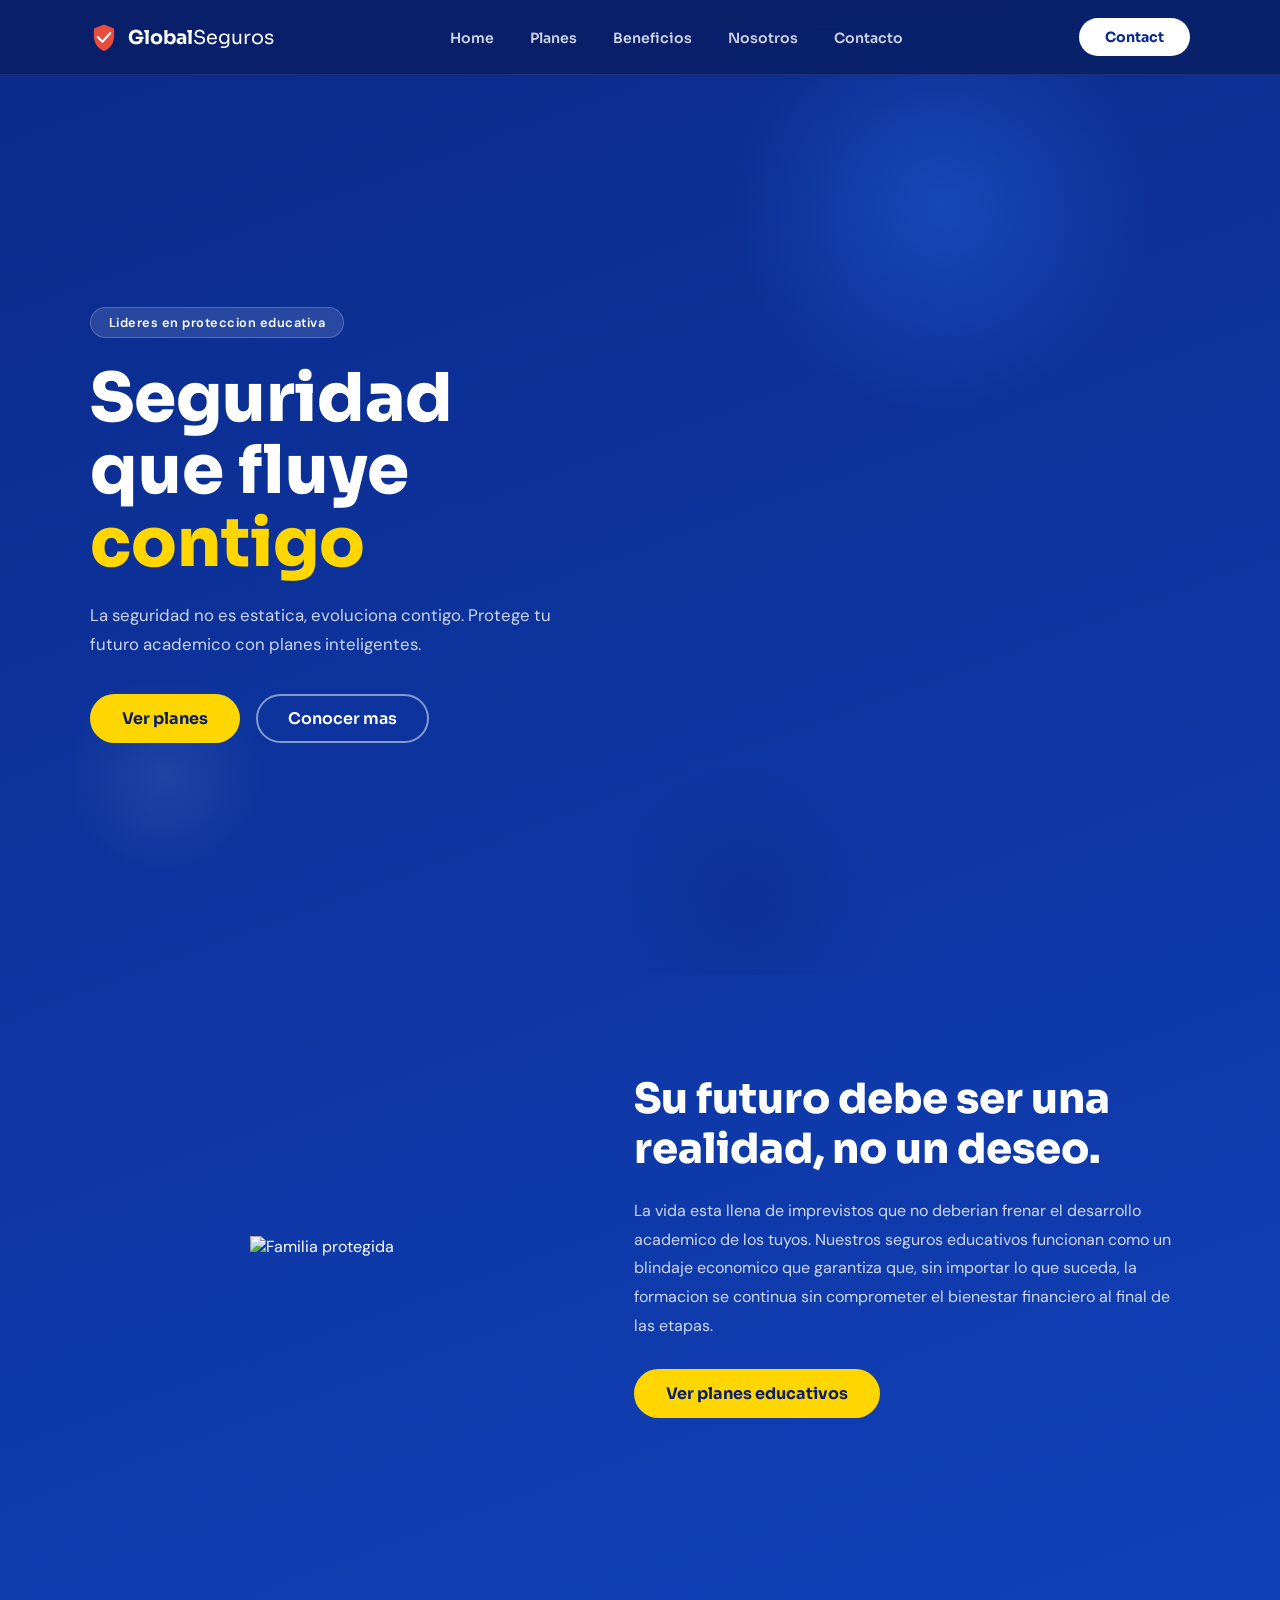
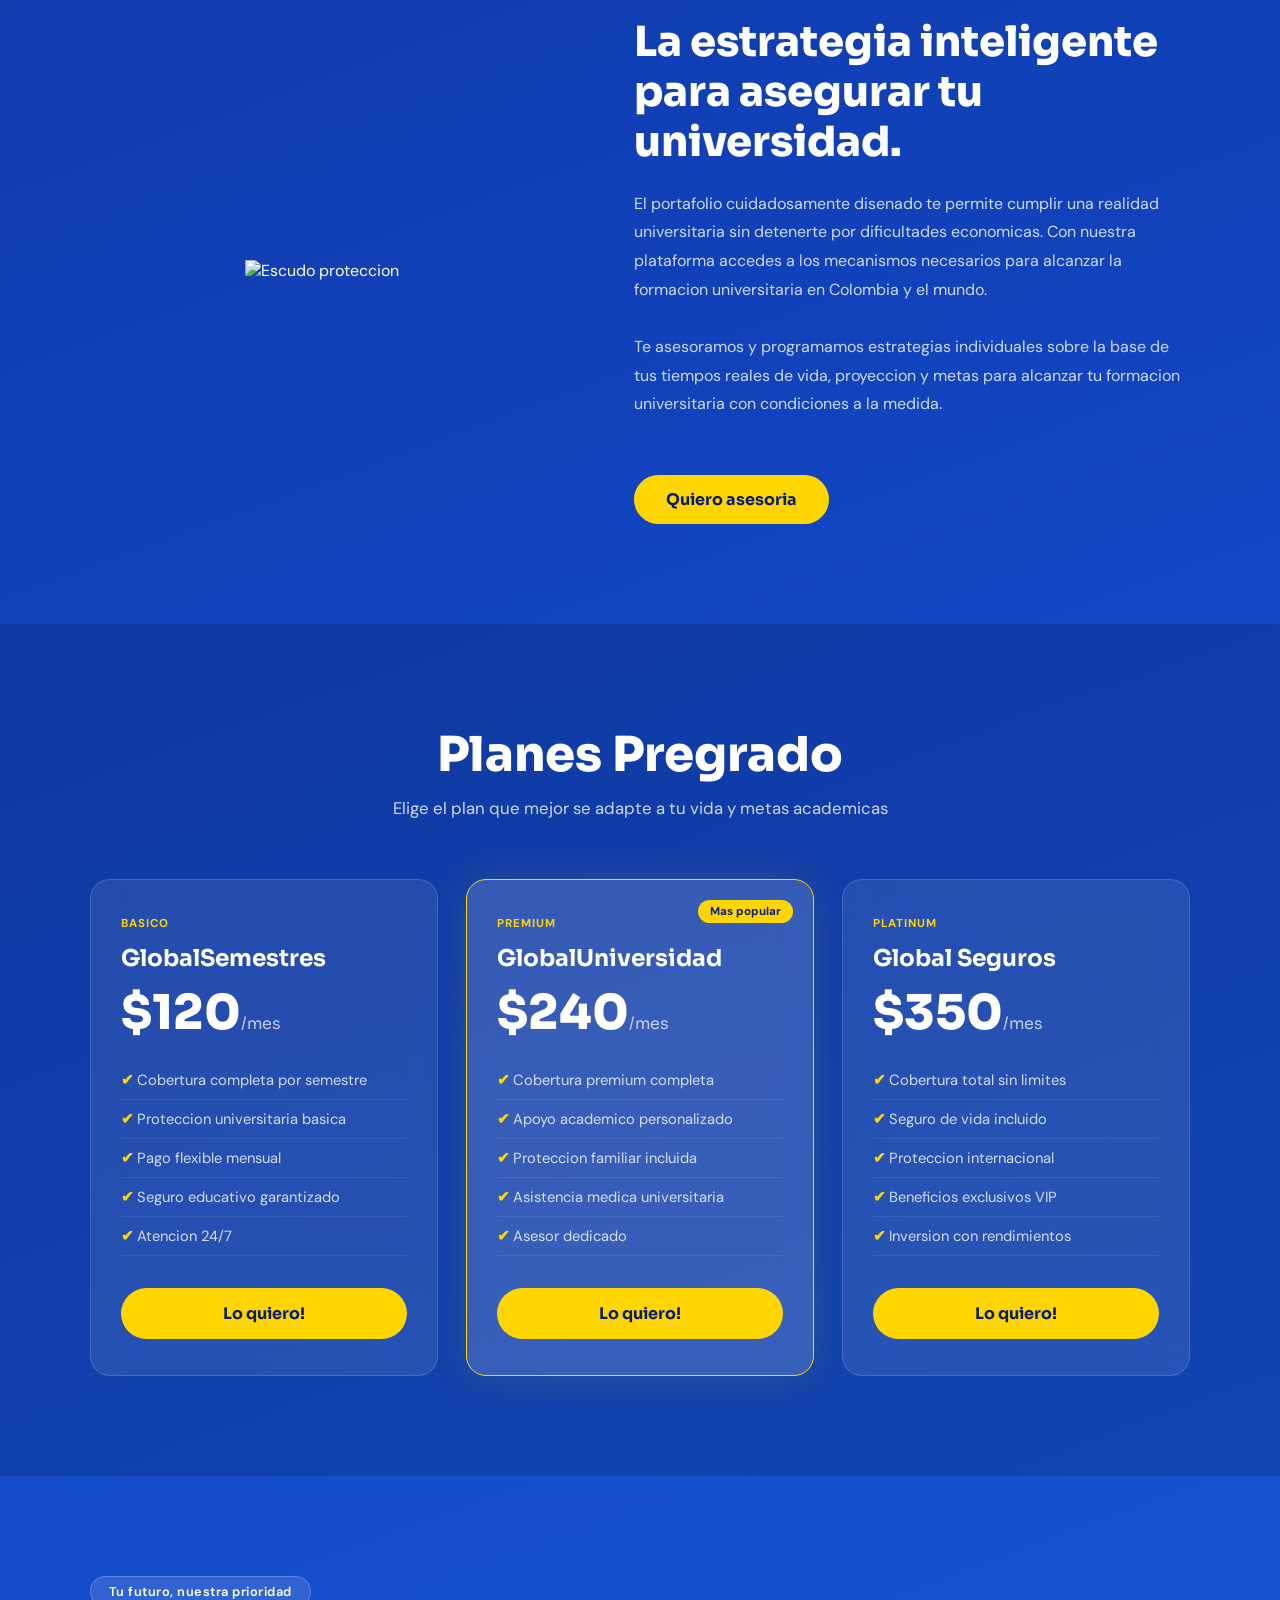
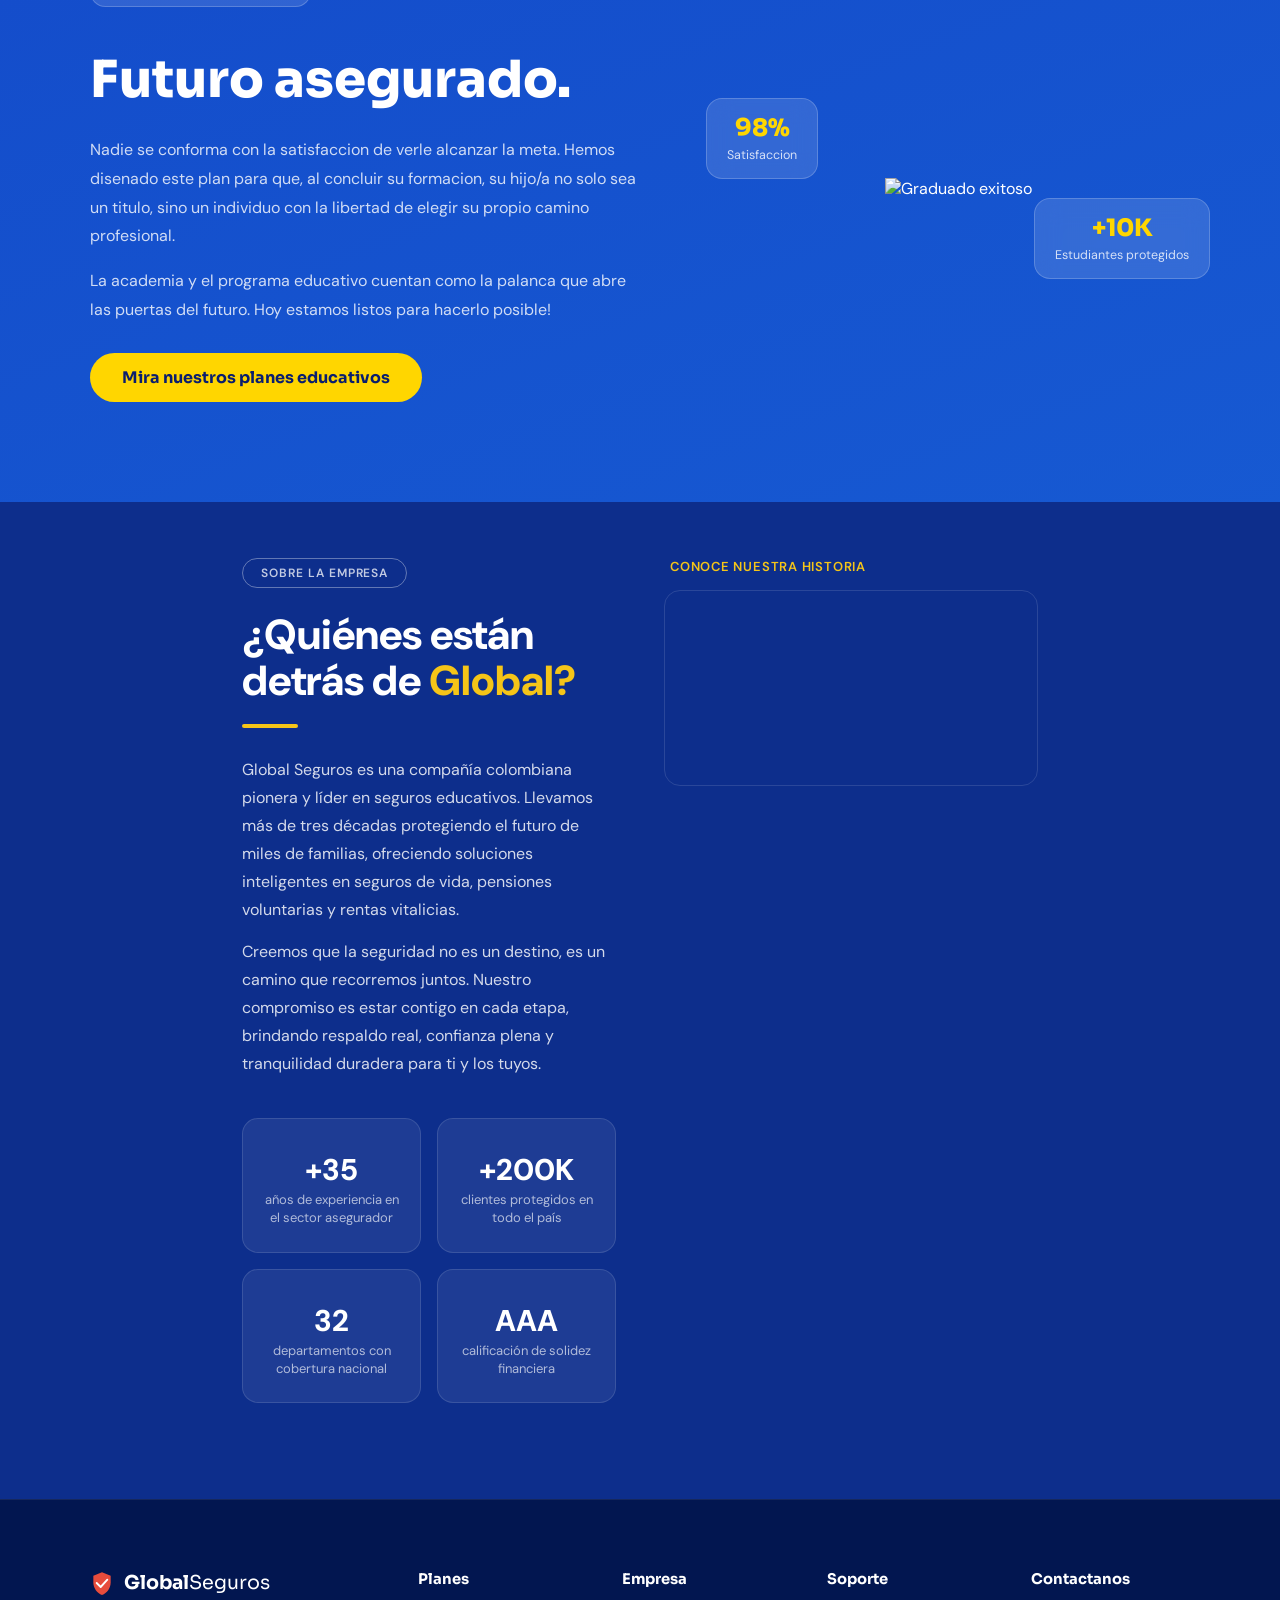
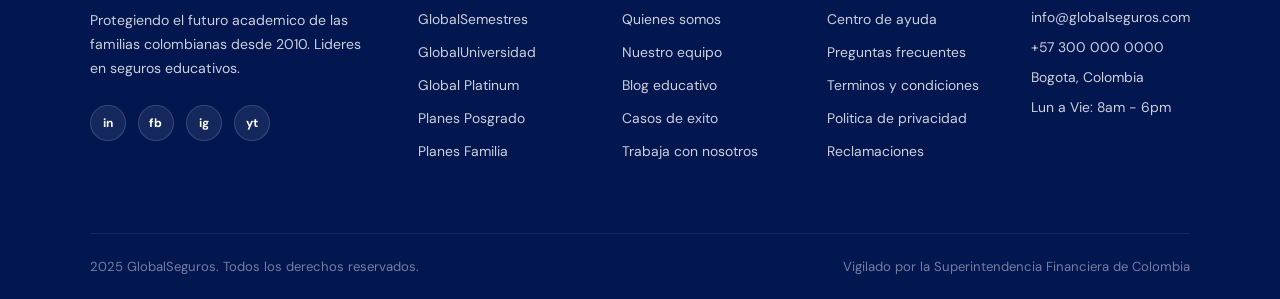
==== index.html @ d9d5a541 "Incorporación sobre nosotros y js" ====
<!DOCTYPE html>
<html lang="es">
<head>
  <title>GlobalSeguros</title>
  <link rel="preconnect" href="https://fonts.googleapis.com">
  <link href="https://fonts.googleapis.com/css2?family=Sora:wght@400;600;700;800&family=DM+Sans:wght@400;500&display=swap" rel="stylesheet">
  <link rel="stylesheet" href="https://cdn.jsdelivr.net/npm/@tabler/icons-webfont@latest/tabler-icons.min.css">
  <link rel="stylesheet" href="styles.css">
</head>
<body>

  <header>
    <div class="logo">
      <svg width="28" height="28" viewBox="0 0 36 36" fill="none">
        <path d="M18 2L5 7v10c0 8.6 5.5 16.6 13 19 7.5-2.4 13-10.4 13-19V7L18 2z" fill="#e74c3c"/>
        <polyline points="10,18 16,24 26,13" stroke="#fff" stroke-width="2.8" stroke-linecap="round" stroke-linejoin="round" fill="none"/>
      </svg>
      <span><strong>Global</strong>Seguros</span>
    </div>
    <nav>
      <ul>
        <li><a href="#">Home</a></li>
        <li><a href="#planes">Planes</a></li>
        <li><a href="#beneficios">Beneficios</a></li>
        <li><a href="#sobre">Nosotros</a></li>
        <li><a href="#footer">Contacto</a></li>
      </ul>
    </nav>
    <a href="#" class="btn-contact">Contact</a>
  </header>

  <section class="hero">
    <div class="hero-orb orb-1"></div>
    <div class="hero-orb orb-2"></div>
    <div class="hero-orb orb-3"></div>
    <div class="hero-text">
      <span class="hero-badge">Lideres en proteccion educativa</span>
      <h1>Seguridad<br>que fluye<br><em>contigo</em></h1>
      <p>La seguridad no es estatica, evoluciona contigo. Protege tu futuro academico con planes inteligentes.</p>
      <div class="hero-btns">
        <a href="#planes" class="btn-primary">Ver planes</a>
        <a href="#beneficios" class="btn-ghost">Conocer mas</a>
      </div>
    </div>
    <div class="hero-visual"></div>
  </section>

  <section class="seccion-info">
    <div class="seccion-info-img">
      <div class="info-bubble">
        <img src="https://cdn-icons-png.flaticon.com/512/1995/1995574.png" alt="Familia protegida">
      </div>
    </div>
    <div class="seccion-info-text">
      <h2>Su futuro debe ser una realidad, no un deseo.</h2>
      <p>La vida esta llena de imprevistos que no deberian frenar el desarrollo academico de los tuyos. Nuestros seguros educativos funcionan como un blindaje economico que garantiza que, sin importar lo que suceda, la formacion se continua sin comprometer el bienestar financiero al final de las etapas.</p>
      <a href="#planes" class="btn-primary">Ver planes educativos</a>
    </div>
  </section>

  <section class="seccion-info reverse">
    <div class="seccion-info-text">
      <h2>La estrategia inteligente para asegurar tu universidad.</h2>
      <p>El portafolio cuidadosamente disenado te permite cumplir una realidad universitaria sin detenerte por dificultades economicas. Con nuestra plataforma accedes a los mecanismos necesarios para alcanzar la formacion universitaria en Colombia y el mundo.</p>
      <p style="margin-top:16px">Te asesoramos y programamos estrategias individuales sobre la base de tus tiempos reales de vida, proyeccion y metas para alcanzar tu formacion universitaria con condiciones a la medida.</p>
      <a href="#planes" class="btn-primary" style="margin-top:28px;display:inline-block">Quiero asesoria</a>
    </div>
    <div class="seccion-info-img">
      <div class="info-bubble">
        <img src="https://cdn-icons-png.flaticon.com/512/6598/6598519.png" alt="Escudo proteccion">
      </div>
    </div>
  </section>

  <section class="planes" id="planes">
    <div class="planes-header">
      <h2>Planes Pregrado</h2>
      <p>Elige el plan que mejor se adapte a tu vida y metas academicas</p>
    </div>
    <div class="cards">
      <div class="card">
        <div class="card-icon">Basico</div>
        <h3>GlobalSemestres</h3>
        <div class="price">$120<span>/mes</span></div>
        <ul>
          <li>Cobertura completa por semestre</li>
          <li>Proteccion universitaria basica</li>
          <li>Pago flexible mensual</li>
          <li>Seguro educativo garantizado</li>
          <li>Atencion 24/7</li>
        </ul>
        <button onclick="seleccionarPlan('GlobalSemestres')">Lo quiero!</button>
      </div>
      <div class="card card-featured">
        <div class="card-badge-popular">Mas popular</div>
        <div class="card-icon">Premium</div>
        <h3>GlobalUniversidad</h3>
        <div class="price">$240<span>/mes</span></div>
        <ul>
          <li>Cobertura premium completa</li>
          <li>Apoyo academico personalizado</li>
          <li>Proteccion familiar incluida</li>
          <li>Asistencia medica universitaria</li>
          <li>Asesor dedicado</li>
        </ul>
        <button onclick="seleccionarPlan('GlobalUniversidad')">Lo quiero!</button>
      </div>
      <div class="card">
        <div class="card-icon">Platinum</div>
        <h3>Global Seguros</h3>
        <div class="price">$350<span>/mes</span></div>
        <ul>
          <li>Cobertura total sin limites</li>
          <li>Seguro de vida incluido</li>
          <li>Proteccion internacional</li>
          <li>Beneficios exclusivos VIP</li>
          <li>Inversion con rendimientos</li>
        </ul>
        <button onclick="seleccionarPlan('Global Platinum')">Lo quiero!</button>
      </div>
    </div>
  </section>

  <section class="beneficios" id="beneficios">
    <div class="beneficios-text">
      <span class="hero-badge">Tu futuro, nuestra prioridad</span>
      <h2>Futuro asegurado.</h2>
      <p>Nadie se conforma con la satisfaccion de verle alcanzar la meta. Hemos disenado este plan para que, al concluir su formacion, su hijo/a no solo sea un titulo, sino un individuo con la libertad de elegir su propio camino profesional.</p>
      <p style="margin-top:16px">La academia y el programa educativo cuentan como la palanca que abre las puertas del futuro. Hoy estamos listos para hacerlo posible!</p>
      <a href="#planes" class="btn-primary" style="margin-top:28px;display:inline-block">Mira nuestros planes educativos</a>
    </div>
    <div class="beneficios-visual">
      <div class="info-bubble">
        <img src="https://cdn-icons-png.flaticon.com/512/3135/3135823.png" alt="Graduado exitoso">
      </div>
      <div class="stat-card stat-1"><strong>+10K</strong><span>Estudiantes protegidos</span></div>
      <div class="stat-card stat-2"><strong>98%</strong><span>Satisfaccion</span></div>
    </div>
  </section>

  <section class="gs-section" id="sobre" aria-label="Sobre la empresa GlobalSeguros">
    <div class="gs-inner">
      <div class="gs-layout">

        <div>
          <div class="gs-badge">Sobre la empresa</div>
          <h2 class="gs-h2">¿Quiénes están<br>detrás de <span>Global?</span></h2>
          <div class="gs-divider"></div>
          <p class="gs-text">
            Global Seguros es una compañía colombiana pionera y líder en seguros educativos.
            Llevamos más de tres décadas protegiendo el futuro de miles de familias, ofreciendo
            soluciones inteligentes en seguros de vida, pensiones voluntarias y rentas vitalicias.
          </p>
          <p class="gs-text">
            Creemos que la seguridad no es un destino, es un camino que recorremos juntos.
            Nuestro compromiso es estar contigo en cada etapa, brindando respaldo real,
            confianza plena y tranquilidad duradera para ti y los tuyos.
          </p>
          <div class="gs-cards">
            <div class="gs-card">
              <div class="gs-card-icon"><i class="ti ti-calendar-check"></i></div>
              <div class="gs-card-num">+35</div>
              <div class="gs-card-desc">años de experiencia en el sector asegurador</div>
            </div>
            <div class="gs-card">
              <div class="gs-card-icon"><i class="ti ti-users"></i></div>
              <div class="gs-card-num">+200K</div>
              <div class="gs-card-desc">clientes protegidos en todo el país</div>
            </div>
            <div class="gs-card">
              <div class="gs-card-icon"><i class="ti ti-map-pin"></i></div>
              <div class="gs-card-num">32</div>
              <div class="gs-card-desc">departamentos con cobertura nacional</div>
            </div>
            <div class="gs-card">
              <div class="gs-card-icon"><i class="ti ti-shield-check"></i></div>
              <div class="gs-card-num">AAA</div>
              <div class="gs-card-desc">calificación de solidez financiera</div>
            </div>
          </div>
        </div>

        <div>
          <div class="gs-video-label">
            <i class="ti ti-player-play" style="vertical-align:-1px; margin-right:6px;"></i>
            Conoce nuestra historia
          </div>
          <div class="gs-video-wrap">
            <iframe
              src="https://streamable.com/ffamas"
              title="Video institucional Global Seguros"
              allow="accelerometer; autoplay; clipboard-write; encrypted-media; gyroscope; picture-in-picture"
              allowfullscreen>
            </iframe>
          </div>
          <p class="gs-video-note">
          </p>
        </div>

      </div>
    </div>
  </section>

  <footer id="footer">
    <div class="footer-top">
      <div class="footer-brand">
        <div class="logo" style="margin-bottom:14px">
          <svg width="24" height="24" viewBox="0 0 36 36" fill="none">
            <path d="M18 2L5 7v10c0 8.6 5.5 16.6 13 19 7.5-2.4 13-10.4 13-19V7L18 2z" fill="#e74c3c"/>
            <polyline points="10,18 16,24 26,13" stroke="#fff" stroke-width="2.8" stroke-linecap="round" stroke-linejoin="round" fill="none"/>
          </svg>
          <span><strong>Global</strong>Seguros</span>
        </div>
        <p>Protegiendo el futuro academico de las familias colombianas desde 2010. Lideres en seguros educativos.</p>
        <div class="footer-social">
          <a href="#">in</a>
          <a href="#">fb</a>
          <a href="#">ig</a>
          <a href="#">yt</a>
        </div>
      </div>
      <div class="footer-col">
        <h4>Planes</h4>
        <ul>
          <li><a href="#">GlobalSemestres</a></li>
          <li><a href="#">GlobalUniversidad</a></li>
          <li><a href="#">Global Platinum</a></li>
          <li><a href="#">Planes Posgrado</a></li>
          <li><a href="#">Planes Familia</a></li>
        </ul>
      </div>
      <div class="footer-col">
        <h4>Empresa</h4>
        <ul>
          <li><a href="#">Quienes somos</a></li>
          <li><a href="#">Nuestro equipo</a></li>
          <li><a href="#">Blog educativo</a></li>
          <li><a href="#">Casos de exito</a></li>
          <li><a href="#">Trabaja con nosotros</a></li>
        </ul>
      </div>
      <div class="footer-col">
        <h4>Soporte</h4>
        <ul>
          <li><a href="#">Centro de ayuda</a></li>
          <li><a href="#">Preguntas frecuentes</a></li>
          <li><a href="#">Terminos y condiciones</a></li>
          <li><a href="#">Politica de privacidad</a></li>
          <li><a href="#">Reclamaciones</a></li>
        </ul>
      </div>
      <div class="footer-col">
        <h4>Contactanos</h4>
        <ul class="footer-contact-list">
          <li>info@globalseguros.com</li>
          <li>+57 300 000 0000</li>
          <li>Bogota, Colombia</li>
          <li>Lun a Vie: 8am - 6pm</li>
        </ul>
      </div>
    </div>
    <div class="footer-bottom">
      <p>2025 GlobalSeguros. Todos los derechos reservados.</p>
      <p>Vigilado por la Superintendencia Financiera de Colombia</p>
    </div>
  </footer>

  <div class="modal-overlay" id="modal">
    <div class="modal-box">
      <h3 id="modal-titulo">Excelente eleccion!</h3>
      <p id="modal-texto">Un asesor te contactara pronto para el plan seleccionado.</p>
      <button onclick="cerrarModal()">Cerrar</button>
    </div>
  </div>

  <script src="script.js"></script>
</body>
</html>
---- styles.css ----
*, *::before, *::after {
  margin: 0;
  padding: 0;
  box-sizing: border-box;
}

@import url('https://fonts.googleapis.com/css2?family=Sora:wght@400;600;700;800&family=DM+Sans:wght@400;500&display=swap');

:root {
  --azul-oscuro:   #0a2a8a;
  --azul-medio:    #1348c8;
  --azul-claro:    #2e74f5;
  --blanco:        #ffffff;
  --amarillo:      #ffd600;
  --gris-texto:    rgba(255,255,255,0.8);
  --radio:         20px;
}

body {
  font-family: 'DM Sans', sans-serif;
  background: linear-gradient(160deg, #0a2a8a 0%, #1348c8 50%, #1a6adc 100%);
  color: var(--blanco);
  overflow-x: hidden;
}

header {
  width: 100%;
  padding: 18px 7%;
  display: flex;
  justify-content: space-between;
  align-items: center;
  background: rgba(10,30,100,0.85);
  backdrop-filter: blur(14px);
  position: sticky;
  top: 0;
  z-index: 1000;
  border-bottom: 1px solid rgba(255,255,255,0.08);
}

.logo {
  display: flex;
  align-items: center;
  gap: 10px;
  font-family: 'Sora', sans-serif;
  font-size: 1.2rem;
  color: var(--blanco);
  text-decoration: none;
}

nav ul {
  display: flex;
  gap: 36px;
  list-style: none;
}

nav a {
  color: var(--gris-texto);
  text-decoration: none;
  font-family: 'Sora', sans-serif;
  font-weight: 600;
  font-size: 0.88rem;
  transition: color 0.2s;
}

nav a:hover { color: var(--blanco); }

.btn-contact {
  background: var(--blanco);
  color: var(--azul-oscuro);
  padding: 10px 26px;
  border-radius: 50px;
  font-family: 'Sora', sans-serif;
  font-weight: 700;
  font-size: 0.88rem;
  text-decoration: none;
  transition: background 0.2s;
}

.btn-contact:hover { background: #dde8ff; }

.btn-primary {
  background: var(--amarillo);
  color: #0a1e6e;
  padding: 14px 32px;
  border-radius: 50px;
  font-family: 'Sora', sans-serif;
  font-weight: 700;
  font-size: 1rem;
  text-decoration: none;
  display: inline-block;
  transition: transform 0.2s, box-shadow 0.2s;
}

.btn-primary:hover {
  transform: translateY(-2px);
  box-shadow: 0 8px 24px rgba(255,214,0,0.35);
}

.btn-ghost {
  border: 2px solid rgba(255,255,255,0.5);
  color: var(--blanco);
  padding: 12px 30px;
  border-radius: 50px;
  font-family: 'Sora', sans-serif;
  font-weight: 600;
  font-size: 1rem;
  text-decoration: none;
  transition: border-color 0.2s, background 0.2s;
}

.btn-ghost:hover {
  border-color: var(--blanco);
  background: rgba(255,255,255,0.08);
}

.hero {
  min-height: 100vh;
  display: flex;
  align-items: center;
  justify-content: space-between;
  padding: 80px 7%;
  position: relative;
  overflow: hidden;
  gap: 40px;
}

.hero-orb {
  position: absolute;
  border-radius: 50%;
  pointer-events: none;
}

.orb-1 {
  width: 420px; height: 420px;
  background: radial-gradient(circle, rgba(46,116,245,0.35), transparent 70%);
  top: -80px; right: 10%;
}

.orb-2 {
  width: 200px; height: 200px;
  background: radial-gradient(circle, rgba(255,255,255,0.08), transparent 70%);
  bottom: 100px; left: 5%;
}

.orb-3 {
  width: 300px; height: 300px;
  background: radial-gradient(circle, rgba(10,42,138,0.5), transparent 70%);
  bottom: -80px; right: 30%;
}

.hero-text {
  flex: 1;
  max-width: 480px;
  z-index: 2;
}

.hero-badge {
  display: inline-block;
  background: rgba(255,255,255,0.12);
  border: 1px solid rgba(255,255,255,0.2);
  padding: 6px 18px;
  border-radius: 50px;
  font-size: 0.8rem;
  font-weight: 600;
  margin-bottom: 24px;
  letter-spacing: 0.5px;
}

.hero-text h1 {
  font-family: 'Sora', sans-serif;
  font-size: clamp(2.8rem, 6vw, 4.2rem);
  font-weight: 800;
  line-height: 1.08;
  margin-bottom: 22px;
}

.hero-text h1 em {
  font-style: normal;
  color: var(--amarillo);
}

.hero-text p {
  font-size: 1.05rem;
  line-height: 1.7;
  color: var(--gris-texto);
  margin-bottom: 36px;
}

.hero-btns {
  display: flex;
  gap: 16px;
  flex-wrap: wrap;
}

.hero-visual {
  flex: 1;
  max-width: 500px;
  position: relative;
  display: flex;
  justify-content: center;
  align-items: center;
  z-index: 2;
}

@keyframes float {
  0%, 100% { transform: translateY(0); }
  50%       { transform: translateY(-16px); }
}

@keyframes fadeUp {
  from { opacity: 0; transform: translateY(30px); }
  to   { opacity: 1; transform: translateY(0); }
}

.seccion-info {
  padding: 100px 7%;
  display: flex;
  align-items: center;
  gap: 80px;
  flex-wrap: wrap;
}

.seccion-info.reverse { flex-direction: row-reverse; }

.seccion-info-img {
  flex: 1;
  min-width: 260px;
  display: flex;
  justify-content: center;
}

.seccion-info-text {
  flex: 1.2;
  min-width: 280px;
}

.seccion-info-text h2 {
  font-family: 'Sora', sans-serif;
  font-size: clamp(1.8rem, 3.5vw, 2.6rem);
  font-weight: 800;
  line-height: 1.2;
  margin-bottom: 22px;
}

.seccion-info-text p {
  font-size: 1rem;
  line-height: 1.8;
  color: var(--gris-texto);
  margin-bottom: 28px;
}

.planes {
  padding: 100px 7%;
  background: rgba(0,0,0,0.15);
}

.planes-header {
  text-align: center;
  margin-bottom: 60px;
}

.planes-header h2 {
  font-family: 'Sora', sans-serif;
  font-size: clamp(2rem, 4vw, 3rem);
  font-weight: 800;
  margin-bottom: 12px;
}

.planes-header p {
  color: var(--gris-texto);
  font-size: 1.05rem;
}

.cards {
  display: grid;
  grid-template-columns: repeat(auto-fit, minmax(280px, 1fr));
  gap: 28px;
}

.card {
  background: rgba(255,255,255,0.09);
  border: 1px solid rgba(255,255,255,0.15);
  border-radius: var(--radio);
  padding: 36px 30px;
  backdrop-filter: blur(14px);
  transition: transform 0.35s, box-shadow 0.35s;
  position: relative;
  overflow: hidden;
}

.card:hover {
  transform: translateY(-10px);
  box-shadow: 0 24px 60px rgba(0,0,0,0.25);
}

.card-featured {
  background: rgba(255,255,255,0.16);
  border-color: var(--amarillo);
  box-shadow: 0 0 40px rgba(255,214,0,0.12);
}

.card-badge-popular {
  position: absolute;
  top: 20px; right: 20px;
  background: var(--amarillo);
  color: #0a1e6e;
  font-size: 0.72rem;
  font-weight: 700;
  padding: 4px 12px;
  border-radius: 50px;
}

.card-icon {
  font-size: 0.72rem;
  font-weight: 700;
  letter-spacing: 1px;
  text-transform: uppercase;
  color: var(--amarillo);
  margin-bottom: 12px;
}

.card h3 {
  font-family: 'Sora', sans-serif;
  font-size: 1.45rem;
  font-weight: 700;
  margin-bottom: 16px;
}

.price {
  font-family: 'Sora', sans-serif;
  font-size: 3rem;
  font-weight: 800;
  margin-bottom: 24px;
  line-height: 1;
}

.price span {
  font-size: 1rem;
  font-weight: 400;
  opacity: 0.7;
}

.card ul {
  list-style: none;
  margin-bottom: 32px;
}

.card ul li {
  padding: 9px 0;
  font-size: 0.92rem;
  border-bottom: 1px solid rgba(255,255,255,0.08);
  color: var(--gris-texto);
}

.card ul li::before {
  content: "✔ ";
  color: var(--amarillo);
  font-weight: 700;
}

.card button {
  width: 100%;
  padding: 15px;
  border: none;
  border-radius: 50px;
  background: var(--amarillo);
  color: #0a1e6e;
  font-family: 'Sora', sans-serif;
  font-weight: 700;
  font-size: 1rem;
  cursor: pointer;
  transition: transform 0.2s, box-shadow 0.2s;
}

.card button:hover {
  transform: translateY(-2px);
  box-shadow: 0 8px 24px rgba(255,214,0,0.3);
}

.beneficios {
  padding: 100px 7%;
  display: flex;
  align-items: center;
  gap: 80px;
  flex-wrap: wrap;
}

.beneficios-text {
  flex: 1.2;
  min-width: 280px;
}

.beneficios-text h2 {
  font-family: 'Sora', sans-serif;
  font-size: clamp(2.2rem, 4vw, 3.2rem);
  font-weight: 800;
  margin-bottom: 24px;
  margin-top: 16px;
}

.beneficios-text p {
  font-size: 1rem;
  line-height: 1.8;
  color: var(--gris-texto);
}

.beneficios-visual {
  flex: 1;
  min-width: 260px;
  position: relative;
  display: flex;
  justify-content: center;
  align-items: center;
}

.stat-card {
  position: absolute;
  background: rgba(255,255,255,0.13);
  backdrop-filter: blur(12px);
  border: 1px solid rgba(255,255,255,0.2);
  border-radius: 16px;
  padding: 14px 20px;
  text-align: center;
}

.stat-card strong {
  display: block;
  font-family: 'Sora', sans-serif;
  font-size: 1.5rem;
  font-weight: 800;
  color: var(--amarillo);
}

.stat-card span {
  font-size: 0.78rem;
  color: var(--gris-texto);
}

.stat-1 { top: 20px;    right: -20px; }
.stat-2 { bottom: 20px; left: -20px;  }

.gs-section {
  background: #0D2E8C;
  padding: 0;
  width: 100%;
  box-sizing: border-box;
  overflow: hidden;
}

.gs-inner {
  max-width: 860px;
  margin: 0 auto;
  padding: 56px 32px;
}

.gs-badge {
  display: inline-block;
  border: 1.5px solid rgba(255,255,255,0.35);
  border-radius: 50px;
  padding: 6px 18px;
  font-size: 12px;
  font-weight: 600;
  letter-spacing: 0.08em;
  color: rgba(255,255,255,0.75);
  margin-bottom: 24px;
  text-transform: uppercase;
}

.gs-h2 {
  font-size: 42px;
  font-weight: 800;
  line-height: 1.1;
  margin: 0 0 8px;
}

.gs-h2 span { color: #F5C518; }

.gs-divider {
  width: 56px;
  height: 4px;
  background: #F5C518;
  border-radius: 4px;
  margin: 20px 0 28px;
}

.gs-text {
  font-size: 16px;
  line-height: 1.75;
  color: rgba(255,255,255,0.82);
  margin: 0 0 14px;
  max-width: 680px;
}

.gs-cards {
  display: grid;
  grid-template-columns: repeat(auto-fit, minmax(170px, 1fr));
  gap: 16px;
  margin: 40px 0;
}

.gs-card {
  background: rgba(255,255,255,0.07);
  border: 1px solid rgba(255,255,255,0.12);
  border-radius: 16px;
  padding: 24px 20px;
  text-align: center;
  transition: background 0.2s;
}

.gs-card:hover { background: rgba(255,255,255,0.12); }

.gs-card-icon {
  font-size: 28px;
  margin-bottom: 12px;
  color: #F5C518;
}

.gs-card-num {
  font-size: 30px;
  font-weight: 800;
  line-height: 1;
  margin-bottom: 6px;
}

.gs-card-desc {
  font-size: 13px;
  color: rgba(255,255,255,0.65);
  line-height: 1.4;
}

.gs-video-label {
  font-size: 13px;
  font-weight: 600;
  letter-spacing: 0.06em;
  color: #F5C518;
  text-transform: uppercase;
  margin-bottom: 14px;
}

.gs-video-wrap {
  position: relative;
  width: 100%;
  padding-bottom: 52%;
  border-radius: 16px;
  overflow: hidden;
  border: 1.5px solid rgba(255,255,255,0.12);
}

.gs-video-wrap iframe {
  position: absolute;
  top: 0; left: 0;
  width: 100%; height: 100%;
  border: none;
}

.gs-video-note {
  font-size: 13px;
  color: rgba(255,255,255,0.45);
  margin-top: 12px;
  line-height: 1.5;
}

.gs-layout {
  display: grid;
  grid-template-columns: 1fr 1fr;
  gap: 48px;
  align-items: start;
}

footer {
  background: #021650;
  padding: 70px 7% 0;
  border-top: 1px solid rgba(255,255,255,0.08);
}

.footer-top {
  display: grid;
  grid-template-columns: 1.8fr 1fr 1fr 1fr 1fr;
  gap: 50px;
  padding-bottom: 60px;
  border-bottom: 1px solid rgba(255,255,255,0.08);
}

.footer-brand p {
  font-size: 0.88rem;
  line-height: 1.7;
  color: var(--gris-texto);
  margin-bottom: 24px;
}

.footer-social {
  display: flex;
  gap: 12px;
}

.footer-social a {
  width: 36px; height: 36px;
  display: flex;
  align-items: center;
  justify-content: center;
  background: rgba(255,255,255,0.08);
  border: 1px solid rgba(255,255,255,0.15);
  border-radius: 50%;
  color: var(--blanco);
  font-size: 0.75rem;
  font-weight: 700;
  text-decoration: none;
  transition: background 0.2s;
}

.footer-social a:hover { background: rgba(255,255,255,0.18); }

.footer-col h4 {
  font-family: 'Sora', sans-serif;
  font-size: 0.92rem;
  font-weight: 700;
  margin-bottom: 20px;
}

.footer-col ul { list-style: none; }

.footer-col ul li { margin-bottom: 12px; }

.footer-col ul li a {
  color: var(--gris-texto);
  text-decoration: none;
  font-size: 0.87rem;
  transition: color 0.2s;
}

.footer-col ul li a:hover { color: var(--blanco); }

.footer-contact-list li {
  color: var(--gris-texto);
  font-size: 0.87rem;
}

.footer-bottom {
  padding: 24px 0;
  display: flex;
  justify-content: space-between;
  flex-wrap: wrap;
  gap: 10px;
}

.footer-bottom p {
  font-size: 0.82rem;
  color: rgba(255,255,255,0.45);
}

.modal-overlay {
  display: none;
  position: fixed;
  inset: 0;
  background: rgba(0,0,0,0.6);
  z-index: 9999;
  align-items: center;
  justify-content: center;
}

.modal-overlay.active { display: flex; }

.modal-box {
  background: #0a2a8a;
  border: 1px solid rgba(255,255,255,0.15);
  border-radius: 20px;
  padding: 40px;
  text-align: center;
  max-width: 400px;
  width: 90%;
}

.modal-box h3 {
  font-family: 'Sora', sans-serif;
  font-size: 1.5rem;
  font-weight: 800;
  margin-bottom: 12px;
}

.modal-box p {
  color: var(--gris-texto);
  margin-bottom: 28px;
  line-height: 1.6;
}

.modal-box button {
  background: var(--amarillo);
  color: #0a1e6e;
  border: none;
  padding: 12px 32px;
  border-radius: 50px;
  font-family: 'Sora', sans-serif;
  font-weight: 700;
  cursor: pointer;
  transition: transform 0.2s;
}

.modal-box button:hover { transform: translateY(-2px); }

@media (max-width: 768px) {
  .footer-top { grid-template-columns: 1fr 1fr; }
  .hero { flex-direction: column; padding: 60px 5%; text-align: center; }
  .hero-btns { justify-content: center; }
}

@media (max-width: 600px) {
  .gs-layout { grid-template-columns: 1fr; gap: 32px; }
  .gs-h2 { font-size: 30px; }
  nav ul { gap: 16px; }
  .footer-top { grid-template-columns: 1fr; }
}
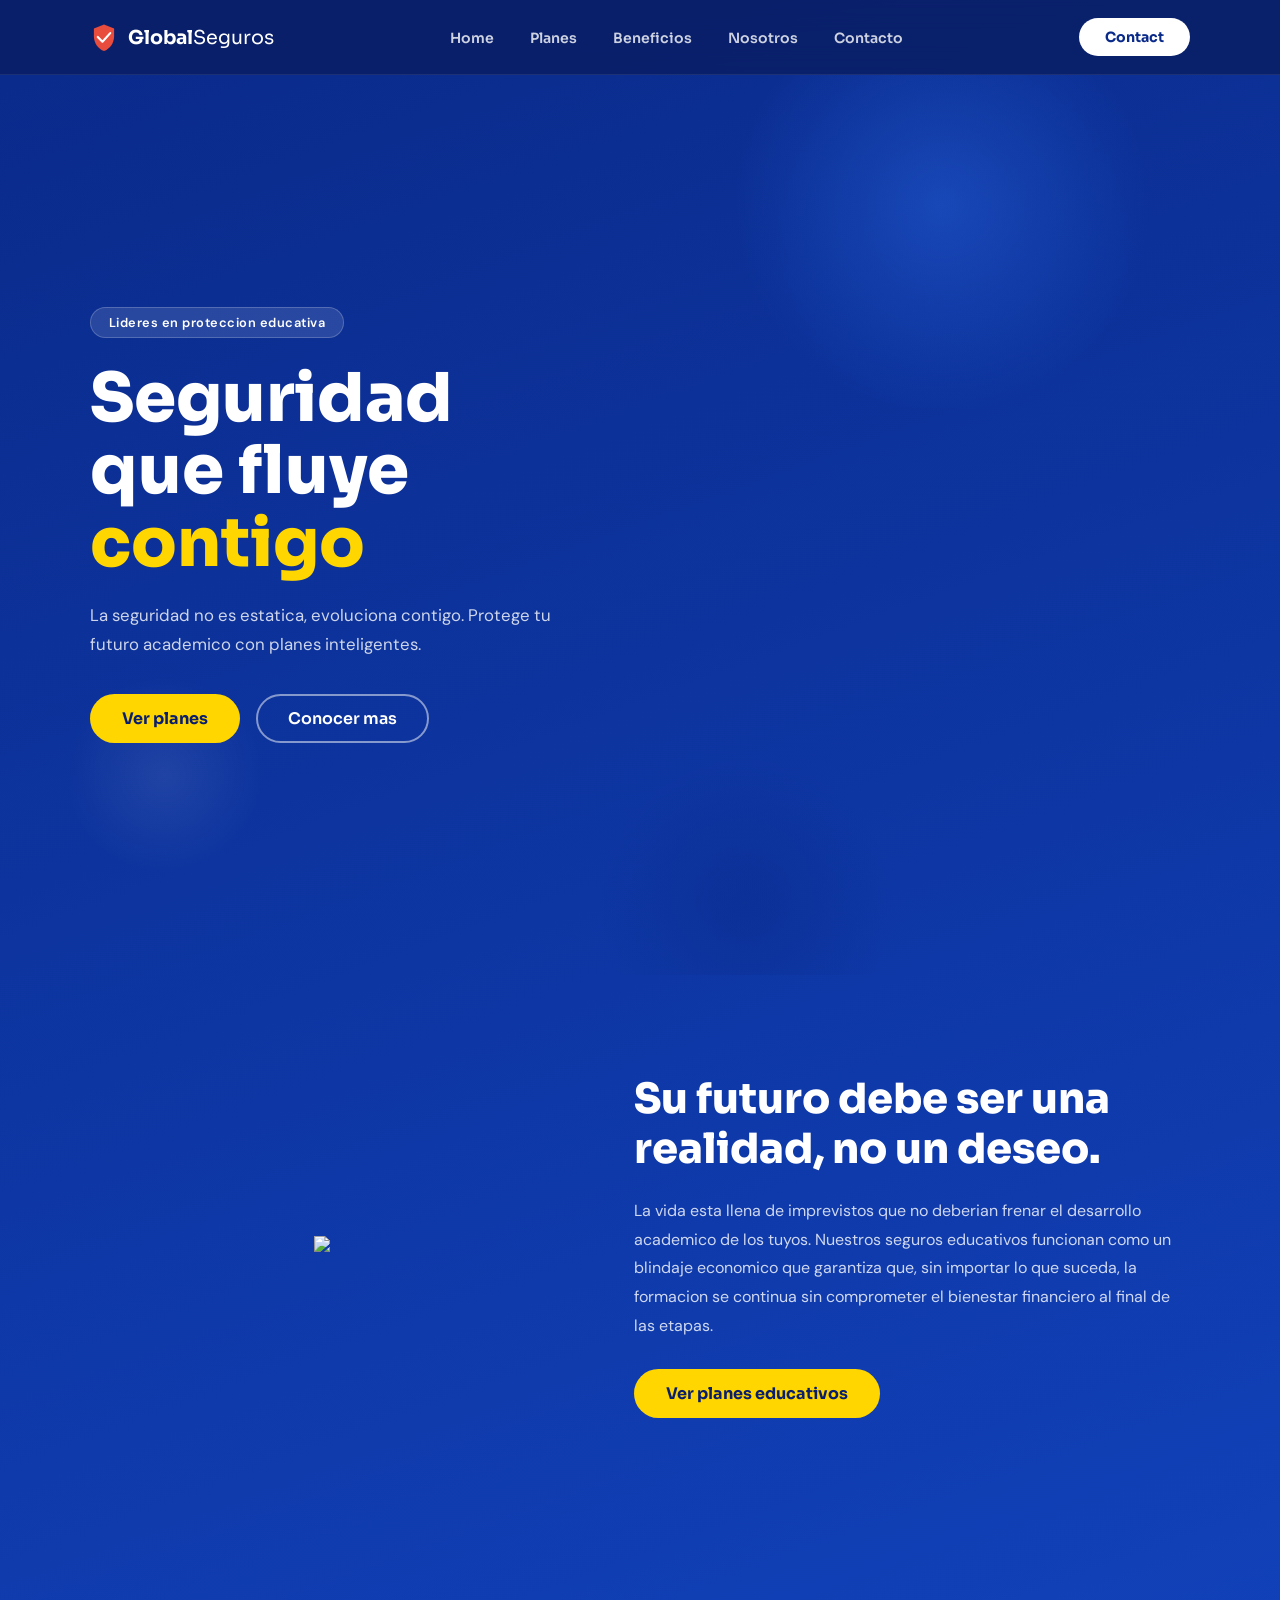
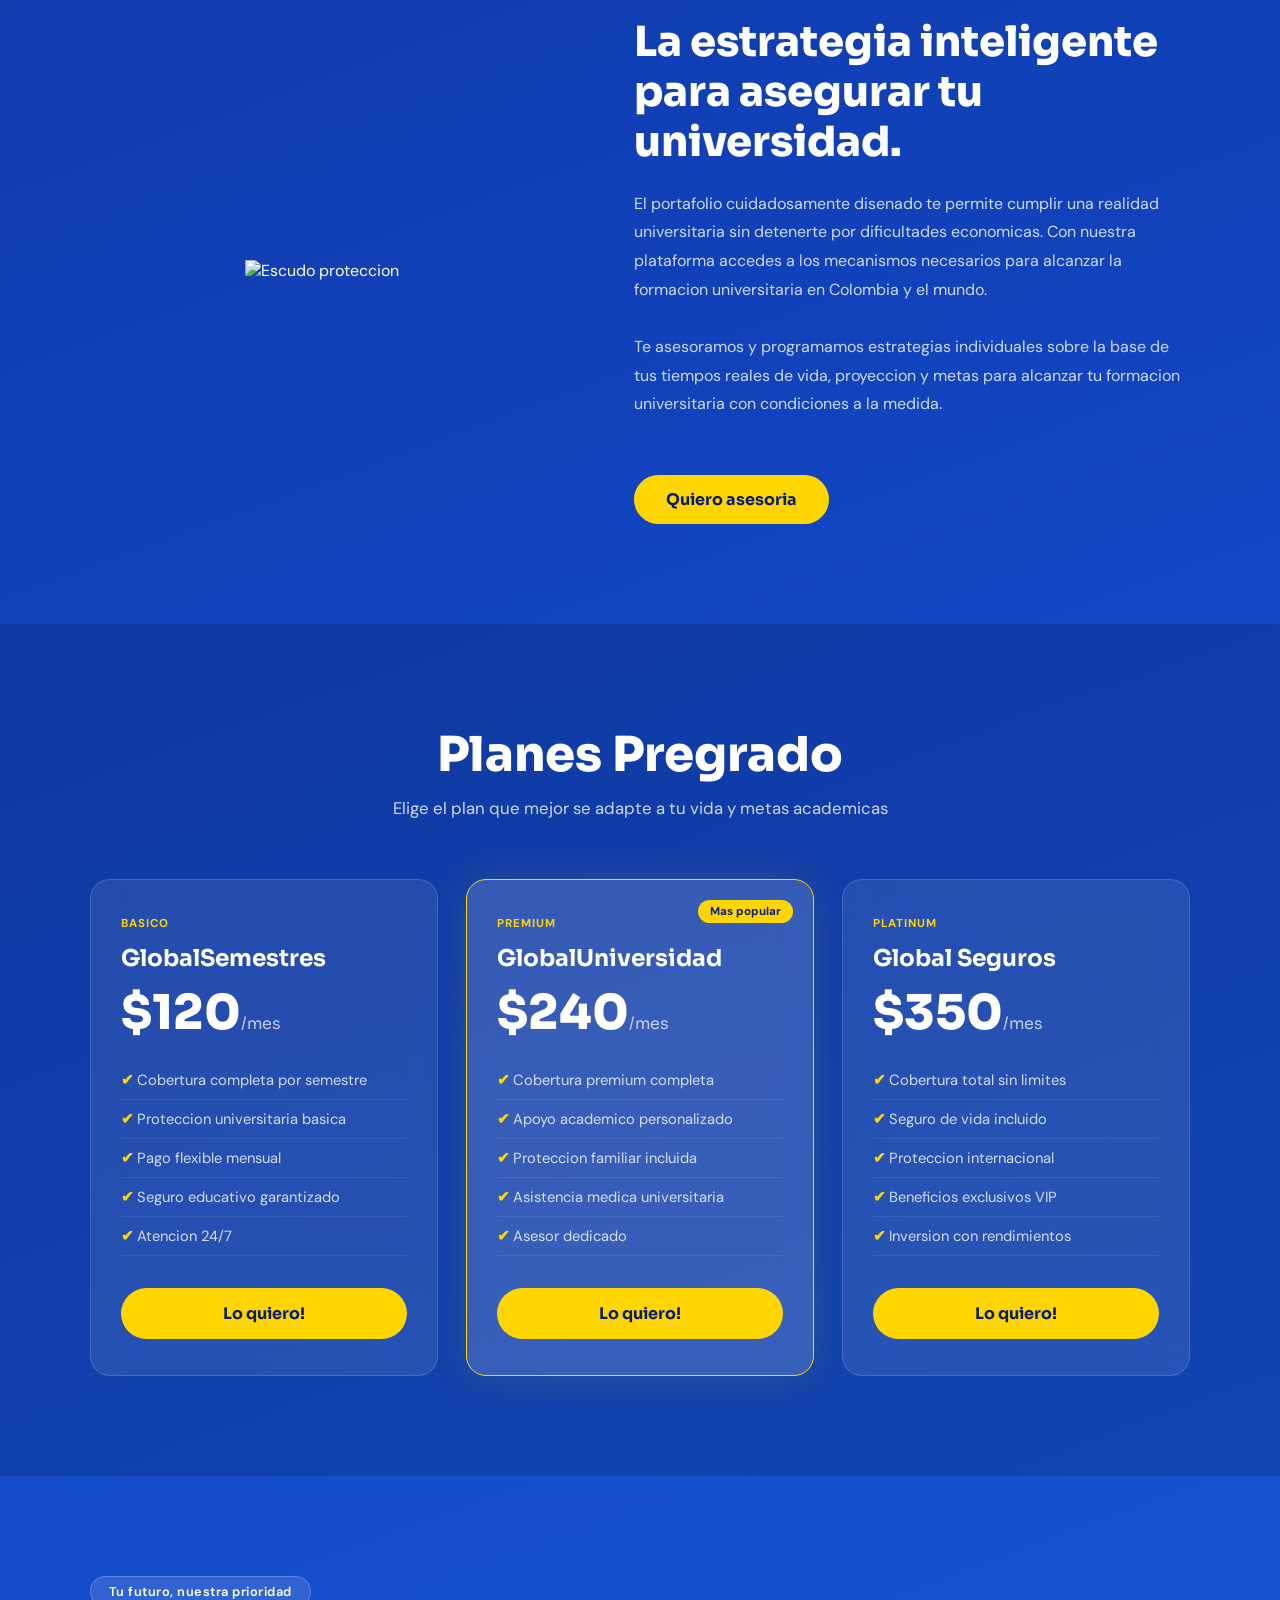
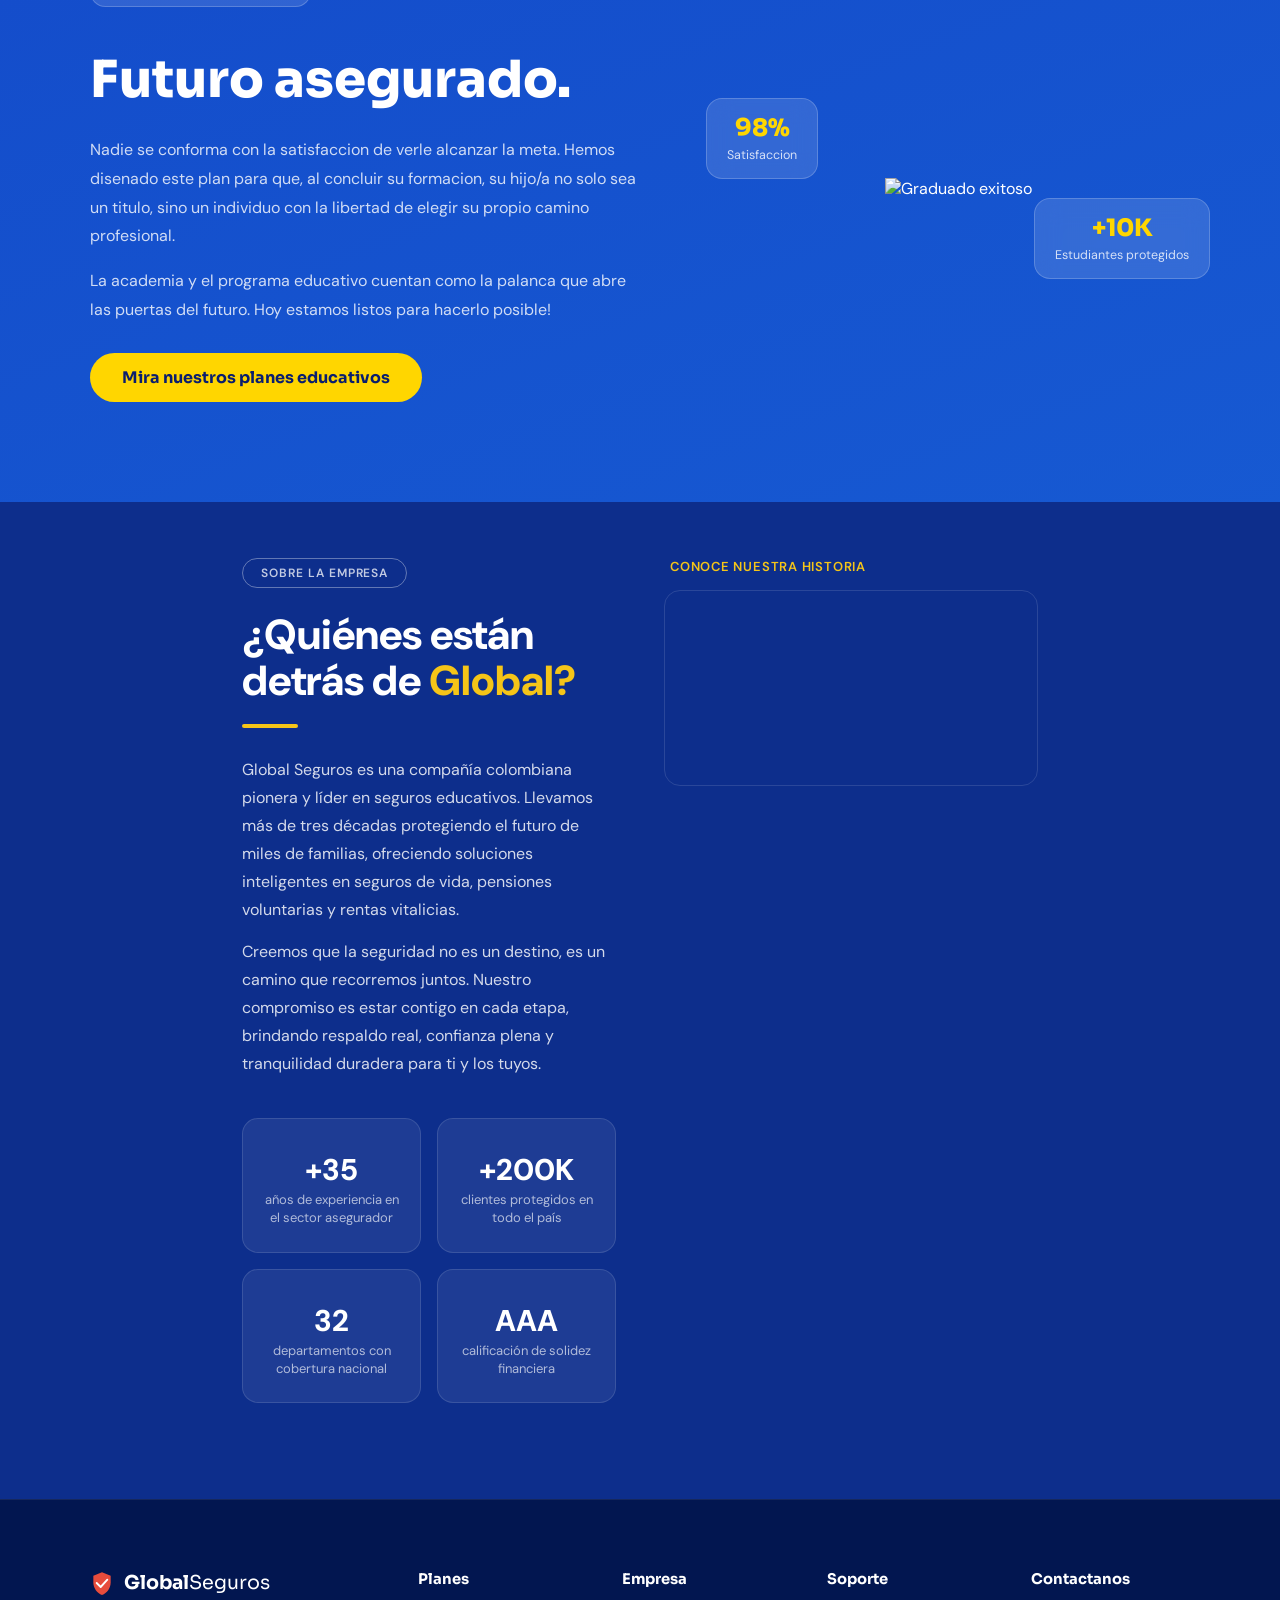
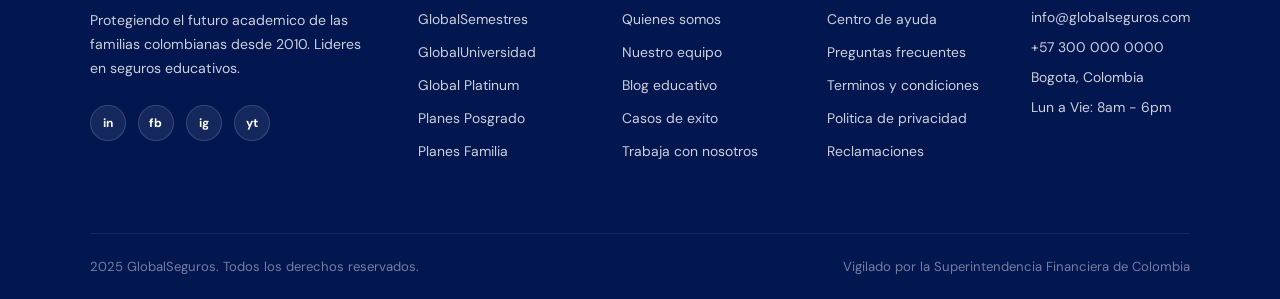
==== commit b8784f54: "Intento integración nuestras imagenes" ====
--- a/index.html
+++ b/index.html
@@ -48,7 +48,7 @@
   <section class="seccion-info">
     <div class="seccion-info-img">
       <div class="info-bubble">
-        <img src="https://cdn-icons-png.flaticon.com/512/1995/1995574.png" alt="Familia protegida">
+        <img src="https://postimg.cc/PLGxCmkR">
       </div>
     </div>
     <div class="seccion-info-text">
